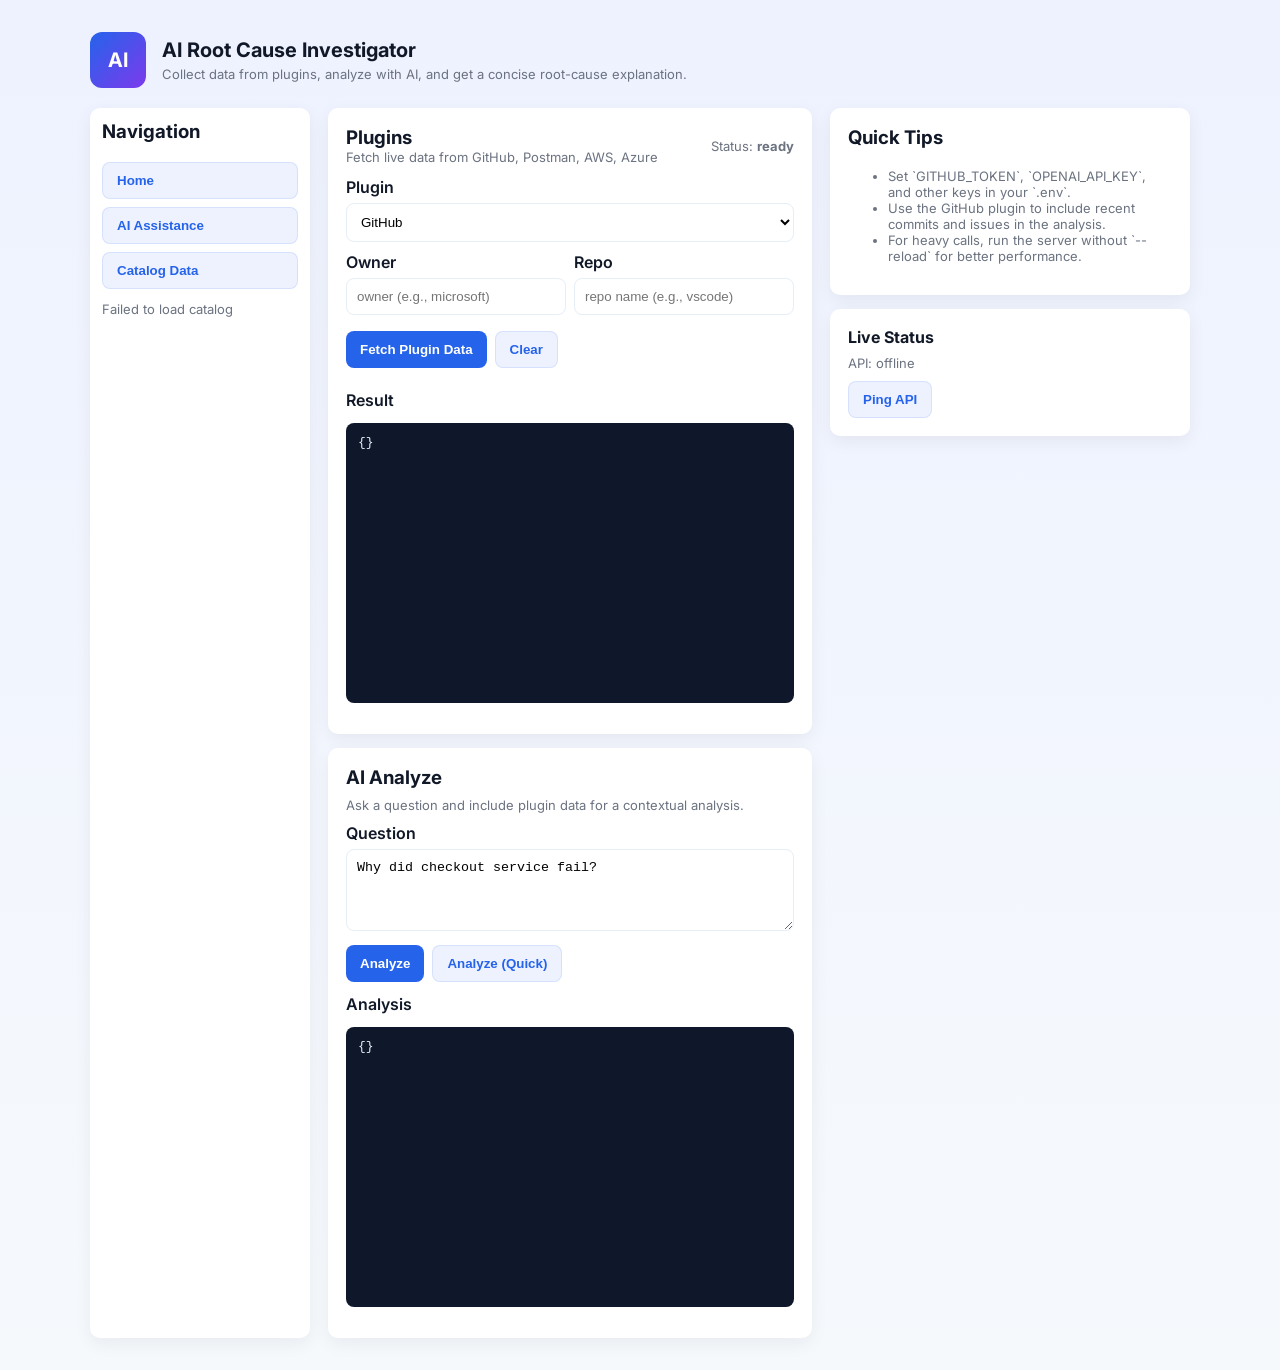
==== web/index.html @ 76b19add "Project files" ====
<!doctype html>
<html>
  <head>
    <meta charset="utf-8" />
    <meta name="viewport" content="width=device-width,initial-scale=1" />
    <title>AI Root Cause Investigator</title>
    <link href="https://fonts.googleapis.com/css2?family=Inter:wght@300;400;600;700&display=swap" rel="stylesheet">
    <style>
      :root{
        --bg:#f6f9fc; --card:#ffffff; --muted:#6b7280; --accent:#2563eb; --accent-2:#7c3aed;
        --radius:10px; --glass:rgba(255,255,255,0.6);
      }
      *{box-sizing:border-box}
      body{font-family:Inter,system-ui,Segoe UI,Roboto,Arial;color:#111827;background:linear-gradient(180deg,#eef2ff 0%, #f6f9fc 100%);margin:0;padding:32px}
      .container{max-width:1100px;margin:0 auto}
      header{display:flex;align-items:center;gap:16px;margin-bottom:20px}
      .logo{width:56px;height:56px;border-radius:12px;background:linear-gradient(135deg,var(--accent),var(--accent-2));display:flex;align-items:center;justify-content:center;color:white;font-weight:700;font-size:20px}
      h1{font-size:20px;margin:0}
      p.lead{margin:4px 0 0;color:var(--muted);font-size:13px}

      .grid{display:grid;grid-template-columns:1fr 420px;gap:18px}
      .card{background:var(--card);border-radius:var(--radius);box-shadow:0 6px 18px rgba(15,23,42,0.06);padding:18px}

      label{display:block;font-weight:600;margin-bottom:6px}
      select,input,textarea{width:100%;padding:10px;border:1px solid #e6eef6;border-radius:8px;background:transparent}
      .row{display:flex;gap:8px}
      .row > *{flex:1}

      button{background:var(--accent);color:white;padding:10px 14px;border:0;border-radius:8px;cursor:pointer;font-weight:600}
      button.secondary{background:#eef2ff;color:var(--accent);border:1px solid rgba(37,99,235,0.12)}
      .small{font-size:13px;color:var(--muted)}

      pre.json{background:#0f172a;color:#e6eef6;padding:12px;border-radius:8px;height:280px;overflow:auto;font-family:ui-monospace, SFMono-Regular, Menlo, Monaco, "Roboto Mono", monospace;font-size:13px}

      .plugin-header{display:flex;align-items:center;justify-content:space-between;gap:12px}
      .meta{font-size:13px;color:var(--muted)}

      @media (max-width:980px){.grid{grid-template-columns:1fr;}.container{padding:16px}}
    </style>
  </head>
  <body>
    <div class="container">
      <header>
        <div class="logo">AI</div>
        <div>
          <h1>AI Root Cause Investigator</h1>
          <p class="lead">Collect data from plugins, analyze with AI, and get a concise root-cause explanation.</p>
        </div>
      </header>

      <div class="layout" style="display:grid;grid-template-columns:220px 1fr 360px;gap:18px">
        <!-- Sidebar -->
        <nav class="card" style="padding:12px;">
          <h3 style="margin-top:0">Navigation</h3>
          <ul style="list-style:none;padding:0;margin:8px 0;display:flex;flex-direction:column;gap:8px">
            <li><button class="secondary" id="nav-home" style="width:100%;text-align:left">Home</button></li>
            <li><button class="secondary" id="nav-ai" style="width:100%;text-align:left">AI Assistance</button></li>
            <li><button class="secondary" id="nav-catalog" style="width:100%;text-align:left">Catalog Data</button></li>
          </ul>

          <div id="catalogList" style="margin-top:12px"></div>
        </nav>

        <!-- Main content -->
        <main>
          <div class="card">
            <div class="plugin-header">
              <div>
                <h3 style="margin:0">Plugins</h3>
                <div class="small">Fetch live data from GitHub, Postman, AWS, Azure</div>
              </div>
              <div class="meta">Status: <strong id="status">ready</strong></div>
            </div>

            <div style="margin-top:12px;display:grid;gap:10px">
              <div>
                <label for="plugin">Plugin</label>
                <select id="plugin">
                  <option value="github">GitHub</option>
                  <option value="postman">Postman</option>
                  <option value="aws">AWS</option>
                  <option value="azure">Azure</option>
                </select>
              </div>

              <div id="plugin-params">
                <!-- dynamic params appear here -->
                <div class="row">
                  <div>
                    <label>Owner</label>
                    <input id="owner" placeholder="owner (e.g., octocat)">
                  </div>
                  <div>
                    <label>Repo</label>
                    <input id="repo" placeholder="repo name">
                  </div>
                </div>
              </div>

              <div style="display:flex;gap:8px;margin-top:6px">
                <button id="fetch">Fetch Plugin Data</button>
                <button id="clear" class="secondary">Clear</button>
              </div>

              <div style="margin-top:12px">
                <label>Result</label>
                <pre id="fetchResult" class="json">{}
                </pre>
                <div id="fetchPretty" style="margin-top:10px"></div>
              </div>
            </div>
          </div>

          <div class="card" style="margin-top:14px">
            <h3 style="margin:0 0 8px 0">AI Analyze</h3>
            <div class="small">Ask a question and include plugin data for a contextual analysis.</div>
            <div style="margin-top:10px">
              <label>Question</label>
              <textarea id="question" rows="4">Why did checkout service fail?</textarea>
            </div>
            <div style="display:flex;gap:8px;margin-top:10px">
              <button id="analyze">Analyze</button>
              <button id="analyze-quick" class="secondary">Analyze (Quick)</button>
            </div>
            <div style="margin-top:12px">
              <label>Analysis</label>
              <pre id="analysisResult" class="json">{}
              </pre>
            </div>
          </div>
        </main>

        <!-- Right column -->
        <aside>
          <div class="card">
            <h3 style="margin-top:0">Quick Tips</h3>
            <ul class="small">
              <li>Set `GITHUB_TOKEN`, `OPENAI_API_KEY`, and other keys in your `.env`.</li>
              <li>Use the GitHub plugin to include recent commits and issues in the analysis.</li>
              <li>For heavy calls, run the server without `--reload` for better performance.</li>
            </ul>
          </div>

          <div class="card" style="margin-top:14px">
            <h4 style="margin:0">Live Status</h4>
            <div style="margin-top:8px" class="small">API: <span id="apiStatus">unknown</span></div>
            <div style="margin-top:10px"><button id="ping" class="secondary">Ping API</button></div>
          </div>
        </aside>
      </div>

    </div>

    <script>
      const pluginSelect = document.getElementById('plugin');
      const pluginParams = document.getElementById('plugin-params');
      const fetchBtn = document.getElementById('fetch');
      const fetchResult = document.getElementById('fetchResult');
      const analyzeBtn = document.getElementById('analyze');
      const analysisResult = document.getElementById('analysisResult');
      const ownerInput = document.getElementById('owner');
      const repoInput = document.getElementById('repo');
      const statusEl = document.getElementById('status');
      const apiStatus = document.getElementById('apiStatus');
      const pingBtn = document.getElementById('ping');
      const catalogList = document.getElementById('catalogList');
      const navCatalog = document.getElementById('nav-catalog');

      function showJSON(el, obj){
        try{ el.textContent = JSON.stringify(obj, null, 2); }
        catch(e){ el.textContent = String(obj); }
      }

      function onPluginChange(){
        const v = pluginSelect.value;
        pluginParams.innerHTML = '';
        if(v === 'github'){
          pluginParams.innerHTML = `
            <div class="row">
              <div><label>Owner</label><input id="owner" placeholder="owner (e.g., microsoft)"></div>
              <div><label>Repo</label><input id="repo" placeholder="repo name (e.g., vscode)"></div>
            </div>`;
        } else if(v === 'aws'){
          pluginParams.innerHTML = `
            <div><label>Resource</label>
              <select id="resource"><option value="ec2">EC2</option><option value="s3">S3</option></select>
            </div>`;
        } else if(v === 'azure'){
          pluginParams.innerHTML = `
            <div><label>Subscription ID</label><input id="subscription_id" placeholder="subscription id"></div>`;
        } else if(v === 'postman'){
          pluginParams.innerHTML = `
            <div><label>Type</label>
              <select id="type"><option value="collections">Collections</option><option value="workspaces">Workspaces</option></select>
            </div>`;
        }
      }

      pluginSelect.addEventListener('change', onPluginChange);
      onPluginChange();

      // plugin logo SVGs
      const PLUGIN_LOGOS = {
        github: '<svg width="28" height="28" viewBox="0 0 24 24" fill="none" xmlns="http://www.w3.org/2000/svg"><path d="M12 .5C5.73.5.75 5.48.75 11.76c0 4.92 3.19 9.09 7.61 10.56.56.1.76-.24.76-.53 0-.26-.01-1.14-.02-2.07-3.09.67-3.74-1.49-3.74-1.49-.5-1.27-1.22-1.61-1.22-1.61-.99-.68.08-.67.08-.67 1.09.08 1.67 1.12 1.67 1.12.97 1.66 2.55 1.18 3.17.9.1-.7.38-1.18.69-1.45-2.47-.28-5.06-1.24-5.06-5.53 0-1.22.44-2.22 1.16-3-.12-.28-.5-1.42.11-2.96 0 0 .95-.3 3.12 1.15a10.9 10.9 0 0 1 2.84-.38c.96 0 1.93.13 2.84.38 2.16-1.45 3.11-1.15 3.11-1.15.62 1.54.24 2.68.12 2.96.72.78 1.16 1.78 1.16 3 0 4.3-2.6 5.25-5.08 5.52.39.34.74 1.02.74 2.06 0 1.49-.01 2.69-.01 3.05 0 .29.2.64.77.53C19.07 20.85 22.25 16.68 22.25 11.76 22.25 5.48 17.27.5 11 .5z" fill="#111827"/></svg>',
        aws: '<svg width="28" height="28" viewBox="0 0 24 24" fill="none" xmlns="http://www.w3.org/2000/svg"><circle cx="12" cy="12" r="10" fill="#FF9900"/></svg>',
        azure: '<svg width="28" height="28" viewBox="0 0 24 24" fill="none" xmlns="http://www.w3.org/2000/svg"><rect x="2" y="2" width="20" height="20" rx="4" fill="#0078D4"/></svg>',
        postman: '<svg width="28" height="28" viewBox="0 0 24 24" fill="none" xmlns="http://www.w3.org/2000/svg"><circle cx="12" cy="12" r="10" fill="#FF6C37"/></svg>'
      };

      async function loadCatalog(){
        catalogList.innerHTML = '<div class="small">Loading catalog...</div>';
        try{
          const r = await fetch('/plugins');
          const j = await r.json();
          const items = j.available || [];
          if(items.length === 0){ catalogList.innerHTML = '<div class="small">No plugins available</div>'; return; }
          const wrap = document.createElement('div');
          wrap.style.display = 'grid';
          wrap.style.gridTemplateColumns = '1fr';
          wrap.style.gap = '8px';
          items.forEach(name => {
            const btn = document.createElement('button');
            btn.className = 'secondary';
            btn.style.display = 'flex';
            btn.style.alignItems = 'center';
            btn.style.gap = '10px';
            btn.innerHTML = (PLUGIN_LOGOS[name] || '') + `<span style="text-transform:capitalize">${name}</span>`;
            btn.onclick = () => { pluginSelect.value = name; onPluginChange(); /* auto-open params */; /* perform fetch to show live data */ fetchBtn.click(); };
            wrap.appendChild(btn);
          });
          catalogList.innerHTML = '';
          catalogList.appendChild(wrap);
        }catch(e){ catalogList.innerHTML = '<div class="small">Failed to load catalog</div>'; }
      }

      // wire nav catalog
      navCatalog.addEventListener('click', async () => { await loadCatalog(); catalogList.scrollIntoView({behavior: 'smooth'}); });
      // load catalog on page load too
      loadCatalog();

      // Pretty render for GitHub data
      function renderGithub(data){
        const container = document.getElementById('fetchPretty');
        if(!data) { container.innerHTML = ''; return; }
        if(data.error){ container.innerHTML = `<div class="small">Error: ${escapeHtml(data.error)}</div>`; return; }
        let html = '';
        if(data.workflows && Array.isArray(data.workflows.workflows)){
          html += '<h4>Workflows</h4><ul>';
          data.workflows.workflows.slice(0,10).forEach(w=>{
            html += `<li><strong>${escapeHtml(w.name)}</strong> — ${escapeHtml(w.state || w.status || '')}</li>`;
          });
          html += '</ul>';
        }
        if(data.workflow_runs && Array.isArray(data.workflow_runs)){
          html += '<h4>Recent Workflow Runs</h4><ul>';
          data.workflow_runs.slice(0,8).forEach(r=>{
            const status = r.status || '';
            const conclusion = r.conclusion || '';
            html += `<li>${escapeHtml(r.name || r.head_commit?.message || r.head_branch || r.event)} — <em>${escapeHtml(status)}</em> / <strong>${escapeHtml(conclusion)}</strong> — <a href="${escapeHtml(r.html_url)}" target="_blank">view</a></li>`;
          });
          html += '</ul>';
        }
        if(data.deployments && Array.isArray(data.deployments)){
          html += '<h4>Deployments</h4><ul>' + data.deployments.slice(0,6).map(d=>`<li>${escapeHtml(d.environment || d.ref || d.creator?.login)}</li>`).join('') + '</ul>';
        }
        if(data.commits && Array.isArray(data.commits)){
          html += '<h4>Recent Commits</h4><ul>' + data.commits.slice(0,6).map(c=>`<li>${escapeHtml(c.commit?.message?.split("\n")[0]||c.sha)} — <a href="https://github.com/${escapeHtml(c.url?.replace('api.github.com/repos','github.com').replace('/repos/','/'))}" target="_blank">view</a></li>`).join('') + '</ul>';
        }
        if(html === '') html = '<div class="small">No rich GitHub data available</div>';
        container.innerHTML = html;
      }

      function escapeHtml(s){ if(!s) return ''; return String(s).replace(/&/g,'&amp;').replace(/</g,'&lt;').replace(/>/g,'&gt;'); }

      fetchBtn.onclick = async () => {
        statusEl.textContent = 'fetching...';
        const plugin = pluginSelect.value;
        let params = {};
        if(plugin === 'github'){
          params.owner = document.getElementById('owner').value;
          params.repo = document.getElementById('repo').value;
          params.per_page = 5;
        } else if(plugin === 'aws'){
          params.resource = document.getElementById('resource').value;
        } else if(plugin === 'azure'){
          params.subscription_id = document.getElementById('subscription_id').value;
        } else if(plugin === 'postman'){
          params.type = document.getElementById('type').value;
        }

        try{
          const res = await fetch('/plugins/fetch', { method: 'POST', headers:{'Content-Type':'application/json'}, body: JSON.stringify({ plugin, params }) });
          let j;
          try { j = await res.json(); }
          catch(_) { j = await res.text(); }
          showJSON(fetchResult, j);
          statusEl.textContent = res.ok ? 'ready' : 'error';
        }catch(e){
          showJSON(fetchResult, { error: String(e) });
          statusEl.textContent = 'error';
        }
      };

      analyzeBtn.onclick = async () => {
        statusEl.textContent = 'analyzing...';
        const q = document.getElementById('question').value;
        // include current plugin selection data in analysis for convenience
        const plugin = pluginSelect.value;
        let params = {};
        if(plugin === 'github'){
          params.owner = document.getElementById('owner')?.value;
          params.repo = document.getElementById('repo')?.value;
          params.per_page = 5;
        }
        const body = { query: q, plugins: [{ plugin, params }] };
        try{
          const res = await fetch('/analyze', { method:'POST', headers:{'Content-Type':'application/json'}, body: JSON.stringify(body) });
          let j;
          try { j = await res.json(); }
          catch(_) { j = await res.text(); }
          showJSON(analysisResult, j);
          statusEl.textContent = res.ok ? 'ready' : 'error';
        }catch(e){
          showJSON(analysisResult, { error: String(e) });
          statusEl.textContent = 'error';
        }
      };

      pingBtn.onclick = async () => {
        try{
          const r = await fetch('/health');
          const j = await r.json();
          apiStatus.textContent = j.status || 'ok';
        }catch(e){ apiStatus.textContent = 'offline' }
      };

      // ping once on load
      pingBtn.click();
    </script>
  </body>
</html>
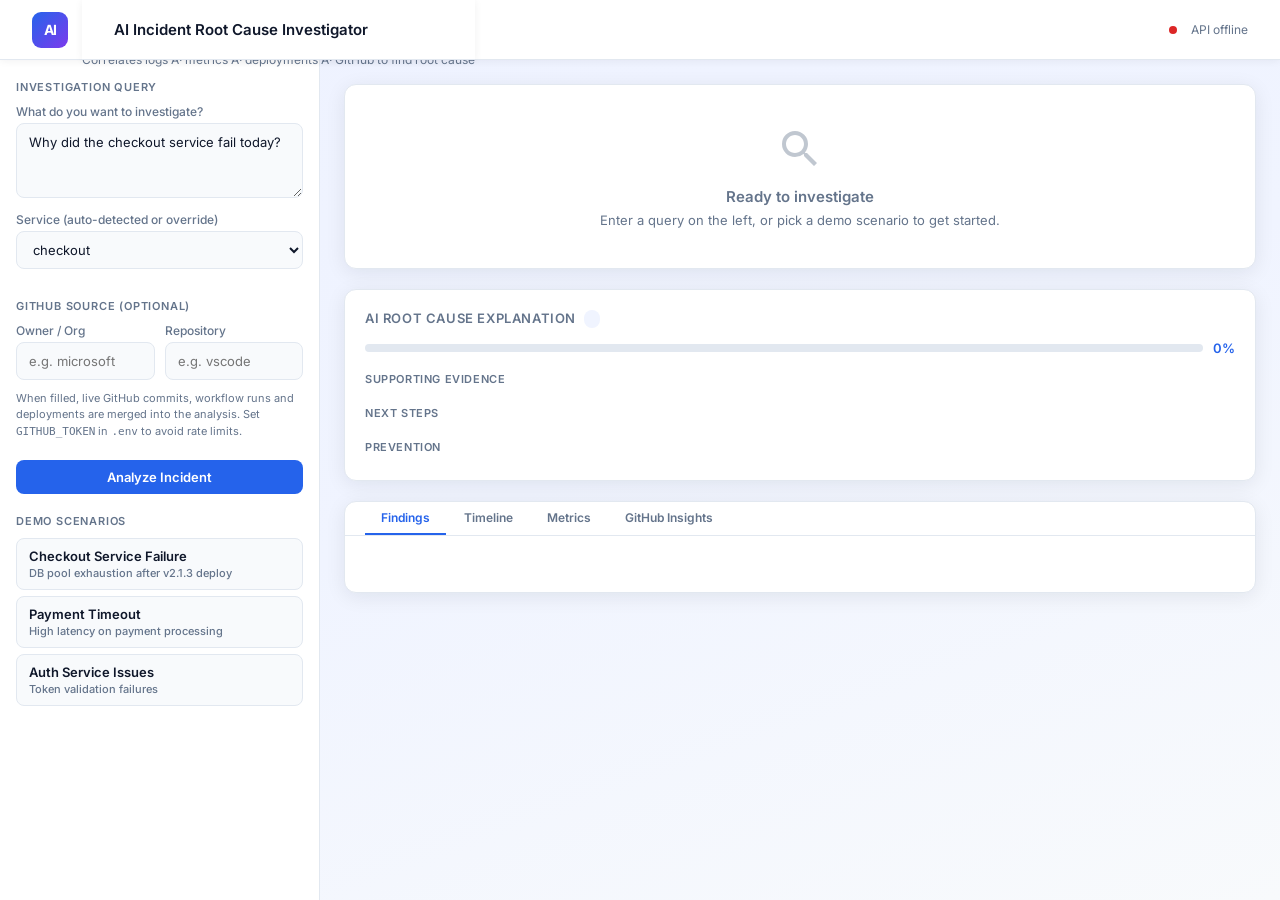
==== commit 407dcb6c: "initial commit" ====
--- a/web/index.html
+++ b/web/index.html
@@ -1,341 +1,630 @@
-<!doctype html>
-<html>
+﻿<!doctype html>
+<html lang="en">
   <head>
     <meta charset="utf-8" />
     <meta name="viewport" content="width=device-width,initial-scale=1" />
-    <title>AI Root Cause Investigator</title>
-    <link href="https://fonts.googleapis.com/css2?family=Inter:wght@300;400;600;700&display=swap" rel="stylesheet">
+    <title>AI Incident Root Cause Investigator</title>
+    <link href="https://fonts.googleapis.com/css2?family=Inter:wght@300;400;500;600;700&display=swap" rel="stylesheet">
     <style>
-      :root{
-        --bg:#f6f9fc; --card:#ffffff; --muted:#6b7280; --accent:#2563eb; --accent-2:#7c3aed;
-        --radius:10px; --glass:rgba(255,255,255,0.6);
-      }
-      *{box-sizing:border-box}
-      body{font-family:Inter,system-ui,Segoe UI,Roboto,Arial;color:#111827;background:linear-gradient(180deg,#eef2ff 0%, #f6f9fc 100%);margin:0;padding:32px}
-      .container{max-width:1100px;margin:0 auto}
-      header{display:flex;align-items:center;gap:16px;margin-bottom:20px}
-      .logo{width:56px;height:56px;border-radius:12px;background:linear-gradient(135deg,var(--accent),var(--accent-2));display:flex;align-items:center;justify-content:center;color:white;font-weight:700;font-size:20px}
-      h1{font-size:20px;margin:0}
-      p.lead{margin:4px 0 0;color:var(--muted);font-size:13px}
-
-      .grid{display:grid;grid-template-columns:1fr 420px;gap:18px}
-      .card{background:var(--card);border-radius:var(--radius);box-shadow:0 6px 18px rgba(15,23,42,0.06);padding:18px}
-
-      label{display:block;font-weight:600;margin-bottom:6px}
-      select,input,textarea{width:100%;padding:10px;border:1px solid #e6eef6;border-radius:8px;background:transparent}
-      .row{display:flex;gap:8px}
-      .row > *{flex:1}
-
-      button{background:var(--accent);color:white;padding:10px 14px;border:0;border-radius:8px;cursor:pointer;font-weight:600}
-      button.secondary{background:#eef2ff;color:var(--accent);border:1px solid rgba(37,99,235,0.12)}
-      .small{font-size:13px;color:var(--muted)}
-
-      pre.json{background:#0f172a;color:#e6eef6;padding:12px;border-radius:8px;height:280px;overflow:auto;font-family:ui-monospace, SFMono-Regular, Menlo, Monaco, "Roboto Mono", monospace;font-size:13px}
-
-      .plugin-header{display:flex;align-items:center;justify-content:space-between;gap:12px}
-      .meta{font-size:13px;color:var(--muted)}
-
-      @media (max-width:980px){.grid{grid-template-columns:1fr;}.container{padding:16px}}
+      /* â”€â”€ Reset & tokens â”€â”€â”€â”€â”€â”€â”€â”€â”€â”€â”€â”€â”€â”€â”€â”€â”€â”€â”€â”€â”€â”€â”€â”€â”€â”€â”€â”€â”€â”€â”€â”€â”€â”€â”€â”€â”€â”€â”€ */
+      *, *::before, *::after { box-sizing: border-box; margin: 0; padding: 0; }
+      :root {
+        --bg:      #f0f4ff;
+        --card:    #ffffff;
+        --border:  #e2e8f0;
+        --muted:   #64748b;
+        --text:    #0f172a;
+        --accent:  #2563eb;
+        --accent2: #7c3aed;
+        --green:   #16a34a;
+        --yellow:  #ca8a04;
+        --red:     #dc2626;
+        --orange:  #ea580c;
+        --radius:  12px;
+        --shadow:  0 4px 20px rgba(15,23,42,.08);
+      }
+      body {
+        font-family: Inter, system-ui, -apple-system, sans-serif;
+        color: var(--text);
+        background: linear-gradient(160deg, #eef2ff 0%, #f0f4ff 50%, #f8fafc 100%);
+        min-height: 100vh;
+      }
+
+      /* â”€â”€ Layout â”€â”€â”€â”€â”€â”€â”€â”€â”€â”€â”€â”€â”€â”€â”€â”€â”€â”€â”€â”€â”€â”€â”€â”€â”€â”€â”€â”€â”€â”€â”€â”€â”€â”€â”€â”€â”€â”€â”€â”€â”€â”€â”€â”€â”€â”€â”€ */
+      .app { display: grid; grid-template-rows: auto 1fr; min-height: 100vh; }
+      .topbar {
+        background: #fff;
+        border-bottom: 1px solid var(--border);
+        padding: 0 32px;
+        display: flex;
+        align-items: center;
+        gap: 14px;
+        height: 60px;
+        position: sticky;
+        top: 0;
+        z-index: 100;
+        box-shadow: 0 1px 8px rgba(15,23,42,.06);
+      }
+      .logo {
+        width: 36px; height: 36px; border-radius: 9px; flex-shrink: 0;
+        background: linear-gradient(135deg, var(--accent), var(--accent2));
+        display: flex; align-items: center; justify-content: center;
+        color: #fff; font-weight: 700; font-size: 14px; letter-spacing: -0.5px;
+      }
+      .topbar h1 { font-size: 15px; font-weight: 600; }
+      .topbar .sub { font-size: 12px; color: var(--muted); }
+      .topbar .spacer { flex: 1; }
+      #apiDot { width: 8px; height: 8px; border-radius: 50%; background: #94a3b8; }
+      #apiDot.ok { background: var(--green); }
+      #apiDot.err { background: var(--red); }
+
+      .main { display: grid; grid-template-columns: 320px 1fr; gap: 0; max-height: calc(100vh - 60px); overflow: hidden; }
+
+      /* â”€â”€ Sidebar â”€â”€â”€â”€â”€â”€â”€â”€â”€â”€â”€â”€â”€â”€â”€â”€â”€â”€â”€â”€â”€â”€â”€â”€â”€â”€â”€â”€â”€â”€â”€â”€â”€â”€â”€â”€â”€â”€â”€â”€â”€â”€â”€â”€â”€â”€â”€ */
+      .sidebar {
+        background: #fff;
+        border-right: 1px solid var(--border);
+        padding: 20px 16px;
+        overflow-y: auto;
+        display: flex;
+        flex-direction: column;
+        gap: 20px;
+      }
+      .sidebar-section h3 { font-size: 11px; font-weight: 600; text-transform: uppercase; letter-spacing: .8px; color: var(--muted); margin-bottom: 10px; }
+
+      /* â”€â”€ Content â”€â”€â”€â”€â”€â”€â”€â”€â”€â”€â”€â”€â”€â”€â”€â”€â”€â”€â”€â”€â”€â”€â”€â”€â”€â”€â”€â”€â”€â”€â”€â”€â”€â”€â”€â”€â”€â”€â”€â”€â”€â”€â”€â”€â”€â”€â”€ */
+      .content { overflow-y: auto; padding: 24px; display: flex; flex-direction: column; gap: 20px; }
+
+      /* â”€â”€ Cards â”€â”€â”€â”€â”€â”€â”€â”€â”€â”€â”€â”€â”€â”€â”€â”€â”€â”€â”€â”€â”€â”€â”€â”€â”€â”€â”€â”€â”€â”€â”€â”€â”€â”€â”€â”€â”€â”€â”€â”€â”€â”€â”€â”€â”€â”€â”€â”€â”€ */
+      .card { background: var(--card); border-radius: var(--radius); border: 1px solid var(--border); padding: 20px; box-shadow: var(--shadow); }
+      .card-title { font-size: 13px; font-weight: 600; color: var(--muted); text-transform: uppercase; letter-spacing: .6px; margin-bottom: 14px; }
+
+      /* â”€â”€ Form controls â”€â”€â”€â”€â”€â”€â”€â”€â”€â”€â”€â”€â”€â”€â”€â”€â”€â”€â”€â”€â”€â”€â”€â”€â”€â”€â”€â”€â”€â”€â”€â”€â”€â”€â”€â”€â”€â”€â”€â”€â”€ */
+      label { display: block; font-size: 12px; font-weight: 500; color: var(--muted); margin-bottom: 4px; }
+      input, select, textarea {
+        width: 100%; padding: 9px 12px;
+        border: 1px solid var(--border); border-radius: 8px;
+        font: 13px/1.4 Inter, sans-serif; color: var(--text); background: #f8fafc;
+        transition: border-color .15s;
+        resize: vertical;
+      }
+      input:focus, select:focus, textarea:focus { outline: none; border-color: var(--accent); background: #fff; }
+      .row { display: grid; grid-template-columns: 1fr 1fr; gap: 10px; }
+
+      .btn {
+        display: inline-flex; align-items: center; justify-content: center; gap: 6px;
+        padding: 9px 18px; border: none; border-radius: 8px;
+        font: 600 13px Inter, sans-serif; cursor: pointer; transition: opacity .15s, transform .1s;
+      }
+      .btn:active { transform: scale(.97); }
+      .btn-primary { background: var(--accent); color: #fff; }
+      .btn-primary:hover { opacity: .9; }
+      .btn-ghost { background: #eef2ff; color: var(--accent); border: 1px solid #c7d7fd; }
+      .btn-ghost:hover { background: #e0e7ff; }
+      .btn-full { width: 100%; }
+      .btn[disabled] { opacity: .5; cursor: not-allowed; }
+
+      /* â”€â”€ Scenario chips â”€â”€â”€â”€â”€â”€â”€â”€â”€â”€â”€â”€â”€â”€â”€â”€â”€â”€â”€â”€â”€â”€â”€â”€â”€â”€â”€â”€â”€â”€â”€â”€â”€â”€â”€â”€â”€â”€â”€â”€ */
+      .chip {
+        display: block; width: 100%; text-align: left;
+        padding: 9px 12px; border: 1px solid var(--border); border-radius: 8px;
+        background: #f8fafc; font: 500 12px Inter, sans-serif; color: var(--text);
+        cursor: pointer; transition: border-color .15s, background .15s;
+        margin-bottom: 6px;
+      }
+      .chip:hover { border-color: var(--accent); background: #eef2ff; color: var(--accent); }
+      .chip .chip-title { font-weight: 600; font-size: 13px; }
+      .chip .chip-sub   { color: var(--muted); font-size: 11px; margin-top: 2px; }
+
+      /* â”€â”€ Spinner â”€â”€â”€â”€â”€â”€â”€â”€â”€â”€â”€â”€â”€â”€â”€â”€â”€â”€â”€â”€â”€â”€â”€â”€â”€â”€â”€â”€â”€â”€â”€â”€â”€â”€â”€â”€â”€â”€â”€â”€â”€â”€â”€â”€â”€â”€â”€ */
+      .spinner {
+        display: inline-block; width: 16px; height: 16px; margin-right: 6px;
+        border: 2px solid rgba(255,255,255,.4); border-top-color: #fff;
+        border-radius: 50%; animation: spin .6s linear infinite;
+      }
+      @keyframes spin { to { transform: rotate(360deg); } }
+
+      /* â”€â”€ AI explanation card â”€â”€â”€â”€â”€â”€â”€â”€â”€â”€â”€â”€â”€â”€â”€â”€â”€â”€â”€â”€â”€â”€â”€â”€â”€â”€â”€â”€â”€â”€â”€â”€â”€â”€â”€ */
+      .ai-root-cause { font-size: 17px; font-weight: 600; line-height: 1.4; color: var(--text); margin-bottom: 12px; }
+      .confidence-bar-wrap { display: flex; align-items: center; gap: 10px; margin-bottom: 16px; }
+      .confidence-bar-bg { flex: 1; height: 8px; background: #e2e8f0; border-radius: 99px; overflow: hidden; }
+      .confidence-bar-fill { height: 100%; border-radius: 99px; background: linear-gradient(90deg, var(--accent), var(--accent2)); transition: width .6s ease; }
+      .confidence-label { font-size: 13px; font-weight: 600; color: var(--accent); white-space: nowrap; }
+
+      .ai-section-title { font-size: 11px; font-weight: 600; text-transform: uppercase; letter-spacing: .6px; color: var(--muted); margin: 14px 0 6px; }
+      .ai-list { list-style: none; display: flex; flex-direction: column; gap: 6px; }
+      .ai-list li { font-size: 13px; padding-left: 18px; position: relative; line-height: 1.4; }
+      .ai-list li::before { content: "â€º"; position: absolute; left: 0; color: var(--accent); font-weight: 700; }
+
+      /* â”€â”€ Severity badges â”€â”€â”€â”€â”€â”€â”€â”€â”€â”€â”€â”€â”€â”€â”€â”€â”€â”€â”€â”€â”€â”€â”€â”€â”€â”€â”€â”€â”€â”€â”€â”€â”€â”€â”€â”€â”€â”€â”€ */
+      .badge {
+        display: inline-block; padding: 2px 8px; border-radius: 99px;
+        font: 600 10px Inter, sans-serif; text-transform: uppercase; letter-spacing: .5px;
+      }
+      .badge-critical { background: #fee2e2; color: var(--red); }
+      .badge-high     { background: #ffedd5; color: var(--orange); }
+      .badge-medium   { background: #fef9c3; color: var(--yellow); }
+      .badge-info, .badge-low { background: #f0f4ff; color: var(--accent); }
+      .badge-warning  { background: #fef3c7; color: var(--yellow); }
+      .badge-success  { background: #dcfce7; color: var(--green); }
+
+      /* â”€â”€ Findings list â”€â”€â”€â”€â”€â”€â”€â”€â”€â”€â”€â”€â”€â”€â”€â”€â”€â”€â”€â”€â”€â”€â”€â”€â”€â”€â”€â”€â”€â”€â”€â”€â”€â”€â”€â”€â”€â”€â”€â”€â”€ */
+      .finding {
+        border: 1px solid var(--border); border-radius: 10px; padding: 14px;
+        display: flex; align-items: flex-start; gap: 12px; margin-bottom: 10px;
+      }
+      .finding-rank { font-size: 11px; font-weight: 700; color: var(--muted); min-width: 22px; }
+      .finding-body { flex: 1; min-width: 0; }
+      .finding-title { font-size: 13px; font-weight: 600; margin-bottom: 4px; }
+      .finding-detail { font-size: 12px; color: var(--muted); line-height: 1.4; }
+      .finding-conf { font-size: 11px; font-weight: 600; color: var(--accent2); margin-top: 4px; }
+
+      /* â”€â”€ Timeline â”€â”€â”€â”€â”€â”€â”€â”€â”€â”€â”€â”€â”€â”€â”€â”€â”€â”€â”€â”€â”€â”€â”€â”€â”€â”€â”€â”€â”€â”€â”€â”€â”€â”€â”€â”€â”€â”€â”€â”€â”€â”€â”€â”€â”€â”€ */
+      .timeline { display: flex; flex-direction: column; gap: 0; }
+      .tl-item { display: grid; grid-template-columns: 130px 20px 1fr; gap: 0 10px; min-height: 40px; }
+      .tl-time { font-size: 11px; color: var(--muted); text-align: right; padding-top: 3px; font-variant-numeric: tabular-nums; }
+      .tl-dot-col { display: flex; flex-direction: column; align-items: center; }
+      .tl-dot { width: 10px; height: 10px; border-radius: 50%; flex-shrink: 0; margin-top: 4px; }
+      .tl-dot.deployment { background: var(--accent); }
+      .tl-dot.alert      { background: var(--red); }
+      .tl-dot.log        { background: #94a3b8; }
+      .tl-dot.log.error  { background: var(--orange); }
+      .tl-line { flex: 1; width: 2px; background: var(--border); margin-top: 2px; }
+      .tl-body { padding-bottom: 16px; }
+      .tl-desc { font-size: 12px; line-height: 1.4; }
+
+      /* â”€â”€ Metrics grid â”€â”€â”€â”€â”€â”€â”€â”€â”€â”€â”€â”€â”€â”€â”€â”€â”€â”€â”€â”€â”€â”€â”€â”€â”€â”€â”€â”€â”€â”€â”€â”€â”€â”€â”€â”€â”€â”€â”€â”€â”€â”€ */
+      .metrics-grid { display: grid; grid-template-columns: repeat(auto-fill, minmax(150px, 1fr)); gap: 12px; }
+      .metric-tile { border: 1px solid var(--border); border-radius: 10px; padding: 14px; text-align: center; }
+      .metric-tile .m-name  { font-size: 11px; font-weight: 500; color: var(--muted); margin-bottom: 6px; }
+      .metric-tile .m-peak  { font-size: 22px; font-weight: 700; }
+      .metric-tile .m-label { font-size: 11px; color: var(--muted); margin-top: 2px; }
+      .metric-tile.danger .m-peak { color: var(--red); }
+      .metric-tile.warn   .m-peak { color: var(--orange); }
+      .metric-tile.ok     .m-peak { color: var(--green); }
+
+      /* â”€â”€ GitHub insights â”€â”€â”€â”€â”€â”€â”€â”€â”€â”€â”€â”€â”€â”€â”€â”€â”€â”€â”€â”€â”€â”€â”€â”€â”€â”€â”€â”€â”€â”€â”€â”€â”€â”€â”€â”€â”€â”€â”€ */
+      .gh-commit { font-size: 12px; padding: 7px 0; border-bottom: 1px solid var(--border); display: flex; gap: 8px; }
+      .gh-sha  { font-family: monospace; font-size: 11px; color: var(--accent); min-width: 56px; }
+      .gh-msg  { flex: 1; color: var(--text); }
+      .gh-author { color: var(--muted); font-size: 11px; min-width: 90px; text-align: right; }
+
+      /* â”€â”€ Section tabs â”€â”€â”€â”€â”€â”€â”€â”€â”€â”€â”€â”€â”€â”€â”€â”€â”€â”€â”€â”€â”€â”€â”€â”€â”€â”€â”€â”€â”€â”€â”€â”€â”€â”€â”€â”€â”€â”€â”€â”€â”€â”€ */
+      .tabs { display: flex; gap: 2px; border-bottom: 1px solid var(--border); margin-bottom: 16px; }
+      .tab { padding: 8px 16px; font: 600 12px Inter, sans-serif; cursor: pointer; border-bottom: 2px solid transparent; color: var(--muted); background: none; border-top: none; border-left: none; border-right: none; transition: color .15s; }
+      .tab.active { color: var(--accent); border-bottom-color: var(--accent); }
+      .tab-panel { display: none; }
+      .tab-panel.active { display: block; }
+
+      /* â”€â”€ Empty / loading states â”€â”€â”€â”€â”€â”€â”€â”€â”€â”€â”€â”€â”€â”€â”€â”€â”€â”€â”€â”€â”€â”€â”€â”€â”€â”€â”€â”€â”€â”€â”€â”€ */
+      .empty { text-align: center; padding: 40px 20px; color: var(--muted); }
+      .empty svg { margin-bottom: 10px; opacity: .4; }
+      .empty p { font-size: 13px; }
+
+      /* â”€â”€ Provider pill â”€â”€â”€â”€â”€â”€â”€â”€â”€â”€â”€â”€â”€â”€â”€â”€â”€â”€â”€â”€â”€â”€â”€â”€â”€â”€â”€â”€â”€â”€â”€â”€â”€â”€â”€â”€â”€â”€â”€â”€â”€ */
+      .provider-pill { font-size: 11px; font-weight: 600; padding: 2px 8px; border-radius: 99px; background: #f0f4ff; color: var(--accent); margin-left: 8px; vertical-align: middle; }
+
+      /* â”€â”€ Responsive â”€â”€â”€â”€â”€â”€â”€â”€â”€â”€â”€â”€â”€â”€â”€â”€â”€â”€â”€â”€â”€â”€â”€â”€â”€â”€â”€â”€â”€â”€â”€â”€â”€â”€â”€â”€â”€â”€â”€â”€â”€â”€â”€â”€ */
+      @media (max-width: 900px) {
+        .main { grid-template-columns: 1fr; }
+        .sidebar { border-right: none; border-bottom: 1px solid var(--border); max-height: 280px; }
+      }
     </style>
   </head>
   <body>
-    <div class="container">
-      <header>
+    <div class="app">
+
+      <!-- â”€â”€ Top bar â”€â”€â”€â”€â”€â”€â”€â”€â”€â”€â”€â”€â”€â”€â”€â”€â”€â”€â”€â”€â”€â”€â”€â”€â”€â”€â”€â”€â”€â”€â”€â”€â”€â”€â”€â”€â”€â”€â”€â”€â”€â”€â”€â”€ -->
+      <header class="topbar">
         <div class="logo">AI</div>
         <div>
-          <h1>AI Root Cause Investigator</h1>
-          <p class="lead">Collect data from plugins, analyze with AI, and get a concise root-cause explanation.</p>
+          <div class="topbar h1" style="font-size:15px;font-weight:600">AI Incident Root Cause Investigator</div>
+          <div class="sub">Correlates logs Â· metrics Â· deployments Â· GitHub to find root cause</div>
         </div>
+        <div class="spacer"></div>
+        <div id="apiDot" title="API status"></div>
+        <span id="apiStatus" style="font-size:12px;color:var(--muted)">checkingâ€¦</span>
       </header>
 
-      <div class="layout" style="display:grid;grid-template-columns:220px 1fr 360px;gap:18px">
-        <!-- Sidebar -->
-        <nav class="card" style="padding:12px;">
-          <h3 style="margin-top:0">Navigation</h3>
-          <ul style="list-style:none;padding:0;margin:8px 0;display:flex;flex-direction:column;gap:8px">
-            <li><button class="secondary" id="nav-home" style="width:100%;text-align:left">Home</button></li>
-            <li><button class="secondary" id="nav-ai" style="width:100%;text-align:left">AI Assistance</button></li>
-            <li><button class="secondary" id="nav-catalog" style="width:100%;text-align:left">Catalog Data</button></li>
-          </ul>
-
-          <div id="catalogList" style="margin-top:12px"></div>
-        </nav>
-
-        <!-- Main content -->
-        <main>
-          <div class="card">
-            <div class="plugin-header">
+      <div class="main">
+
+        <!-- â”€â”€ Sidebar â”€â”€â”€â”€â”€â”€â”€â”€â”€â”€â”€â”€â”€â”€â”€â”€â”€â”€â”€â”€â”€â”€â”€â”€â”€â”€â”€â”€â”€â”€â”€â”€â”€â”€â”€â”€â”€â”€â”€â”€â”€â”€â”€ -->
+        <aside class="sidebar">
+
+          <!-- Query input -->
+          <div class="sidebar-section">
+            <h3>Investigation Query</h3>
+            <div style="margin-bottom:10px">
+              <label for="query">What do you want to investigate?</label>
+              <textarea id="query" rows="3" placeholder="Why did the checkout service fail today?">Why did the checkout service fail today?</textarea>
+            </div>
+            <div style="margin-bottom:10px">
+              <label for="service">Service (auto-detected or override)</label>
+              <select id="service">
+                <option value="">Auto-detect from query</option>
+                <option value="checkout" selected>checkout</option>
+                <option value="payment">payment</option>
+                <option value="auth">auth</option>
+                <option value="api-gateway">api-gateway</option>
+                <option value="notification">notification</option>
+                <option value="inventory">inventory</option>
+              </select>
+            </div>
+          </div>
+
+          <!-- GitHub parameters -->
+          <div class="sidebar-section">
+            <h3>GitHub Source (optional)</h3>
+            <div class="row" style="margin-bottom:10px">
               <div>
-                <h3 style="margin:0">Plugins</h3>
-                <div class="small">Fetch live data from GitHub, Postman, AWS, Azure</div>
+                <label for="ghOwner">Owner / Org</label>
+                <input id="ghOwner" placeholder="e.g. microsoft">
               </div>
-              <div class="meta">Status: <strong id="status">ready</strong></div>
-            </div>
-
-            <div style="margin-top:12px;display:grid;gap:10px">
               <div>
-                <label for="plugin">Plugin</label>
-                <select id="plugin">
-                  <option value="github">GitHub</option>
-                  <option value="postman">Postman</option>
-                  <option value="aws">AWS</option>
-                  <option value="azure">Azure</option>
-                </select>
-              </div>
-
-              <div id="plugin-params">
-                <!-- dynamic params appear here -->
-                <div class="row">
-                  <div>
-                    <label>Owner</label>
-                    <input id="owner" placeholder="owner (e.g., octocat)">
-                  </div>
-                  <div>
-                    <label>Repo</label>
-                    <input id="repo" placeholder="repo name">
-                  </div>
-                </div>
-              </div>
-
-              <div style="display:flex;gap:8px;margin-top:6px">
-                <button id="fetch">Fetch Plugin Data</button>
-                <button id="clear" class="secondary">Clear</button>
-              </div>
-
-              <div style="margin-top:12px">
-                <label>Result</label>
-                <pre id="fetchResult" class="json">{}
-                </pre>
-                <div id="fetchPretty" style="margin-top:10px"></div>
+                <label for="ghRepo">Repository</label>
+                <input id="ghRepo" placeholder="e.g. vscode">
               </div>
             </div>
+            <p style="font-size:11px;color:var(--muted);line-height:1.5">
+              When filled, live GitHub commits, workflow runs and deployments are merged into the analysis.
+              Set <code>GITHUB_TOKEN</code> in <code>.env</code> to avoid rate limits.
+            </p>
           </div>
 
-          <div class="card" style="margin-top:14px">
-            <h3 style="margin:0 0 8px 0">AI Analyze</h3>
-            <div class="small">Ask a question and include plugin data for a contextual analysis.</div>
-            <div style="margin-top:10px">
-              <label>Question</label>
-              <textarea id="question" rows="4">Why did checkout service fail?</textarea>
+          <!-- Analyze button -->
+          <button id="analyzeBtn" class="btn btn-primary btn-full">
+            Analyze Incident
+          </button>
+
+          <!-- Quick scenarios -->
+          <div class="sidebar-section">
+            <h3>Demo Scenarios</h3>
+            <button class="chip" onclick="loadScenario('checkout')">
+              <div class="chip-title">Checkout Service Failure</div>
+              <div class="chip-sub">DB pool exhaustion after v2.1.3 deploy</div>
+            </button>
+            <button class="chip" onclick="loadScenario('payment')">
+              <div class="chip-title">Payment Timeout</div>
+              <div class="chip-sub">High latency on payment processing</div>
+            </button>
+            <button class="chip" onclick="loadScenario('auth')">
+              <div class="chip-title">Auth Service Issues</div>
+              <div class="chip-sub">Token validation failures</div>
+            </button>
+          </div>
+
+        </aside>
+
+        <!-- â”€â”€ Main content â”€â”€â”€â”€â”€â”€â”€â”€â”€â”€â”€â”€â”€â”€â”€â”€â”€â”€â”€â”€â”€â”€â”€â”€â”€â”€â”€â”€â”€â”€â”€â”€â”€â”€â”€â”€â”€â”€ -->
+        <main class="content">
+
+          <!-- Empty / initial state -->
+          <div id="emptyState" class="card empty">
+            <svg width="48" height="48" fill="none" viewBox="0 0 24 24"><path d="M9.5 3A6.5 6.5 0 0 1 16 9.5c0 1.61-.59 3.09-1.56 4.23l.27.27h.79l5 5-1.5 1.5-5-5v-.79l-.27-.27A6.516 6.516 0 0 1 9.5 16 6.5 6.5 0 0 1 3 9.5 6.5 6.5 0 0 1 9.5 3m0 2C7 5 5 7 5 9.5S7 14 9.5 14 14 12 14 9.5 12 5 9.5 5z" fill="currentColor"/></svg>
+            <p style="font-size:15px;font-weight:600;margin-bottom:6px">Ready to investigate</p>
+            <p>Enter a query on the left, or pick a demo scenario to get started.</p>
+          </div>
+
+          <!-- Results (hidden until analysis completes) -->
+          <div id="results" style="display:none;display:flex;flex-direction:column;gap:20px">
+
+            <!-- â”€â”€ AI Explanation â”€â”€â”€â”€â”€â”€â”€â”€â”€â”€â”€â”€â”€â”€â”€â”€â”€â”€â”€â”€â”€â”€â”€â”€â”€â”€â”€â”€â”€â”€â”€â”€ -->
+            <div class="card" id="aiCard">
+              <div class="card-title">
+                AI Root Cause Explanation
+                <span id="providerPill" class="provider-pill"></span>
+              </div>
+              <div id="aiRootCause" class="ai-root-cause"></div>
+              <div class="confidence-bar-wrap">
+                <div class="confidence-bar-bg">
+                  <div id="confBar" class="confidence-bar-fill" style="width:0%"></div>
+                </div>
+                <span id="confLabel" class="confidence-label">0%</span>
+              </div>
+              <div class="ai-section-title">Supporting Evidence</div>
+              <ul id="aiEvidence" class="ai-list"></ul>
+              <div class="ai-section-title">Next Steps</div>
+              <ul id="aiNextSteps" class="ai-list"></ul>
+              <div class="ai-section-title">Prevention</div>
+              <ul id="aiPrevention" class="ai-list"></ul>
             </div>
-            <div style="display:flex;gap:8px;margin-top:10px">
-              <button id="analyze">Analyze</button>
-              <button id="analyze-quick" class="secondary">Analyze (Quick)</button>
+
+            <!-- â”€â”€ Tabs for detail sections â”€â”€â”€â”€â”€â”€â”€â”€â”€â”€â”€â”€â”€â”€â”€â”€â”€â”€â”€â”€â”€ -->
+            <div class="card" style="padding:0;overflow:hidden">
+              <div class="tabs" style="padding:0 20px">
+                <button class="tab active" onclick="switchTab('findings')">Findings</button>
+                <button class="tab" onclick="switchTab('timeline')">Timeline</button>
+                <button class="tab" onclick="switchTab('metrics')">Metrics</button>
+                <button class="tab" onclick="switchTab('github')">GitHub Insights</button>
+              </div>
+              <div style="padding:20px">
+
+                <!-- Findings panel -->
+                <div id="panel-findings" class="tab-panel active">
+                  <div id="findingsList"></div>
+                </div>
+
+                <!-- Timeline panel -->
+                <div id="panel-timeline" class="tab-panel">
+                  <div id="timelineList" class="timeline"></div>
+                </div>
+
+                <!-- Metrics panel -->
+                <div id="panel-metrics" class="tab-panel">
+                  <div id="metricsGrid" class="metrics-grid"></div>
+                </div>
+
+                <!-- GitHub panel -->
+                <div id="panel-github" class="tab-panel">
+                  <div id="githubContent"></div>
+                </div>
+
+              </div>
             </div>
-            <div style="margin-top:12px">
-              <label>Analysis</label>
-              <pre id="analysisResult" class="json">{}
-              </pre>
+
+          </div><!-- /results -->
+
+        </main>
+      </div><!-- /main -->
+    </div><!-- /app -->
+
+    <script>
+    /* â”€â”€ Utility â”€â”€â”€â”€â”€â”€â”€â”€â”€â”€â”€â”€â”€â”€â”€â”€â”€â”€â”€â”€â”€â”€â”€â”€â”€â”€â”€â”€â”€â”€â”€â”€â”€â”€â”€â”€â”€â”€â”€â”€â”€â”€â”€â”€â”€â”€â”€â”€â”€â”€ */
+    const $ = id => document.getElementById(id);
+    function esc(s) {
+      if (s == null) return '';
+      return String(s).replace(/&/g,'&amp;').replace(/</g,'&lt;').replace(/>/g,'&gt;');
+    }
+    function fmtTs(ts) {
+      if (!ts) return 'â€”';
+      try { return new Date(ts).toLocaleString('en-GB', { month:'short', day:'2-digit', hour:'2-digit', minute:'2-digit' }); }
+      catch { return ts.slice(0, 16).replace('T',' '); }
+    }
+    function fmtConfidence(c) {
+      // c may be 0..1 or 0..100
+      return c <= 1 ? Math.round(c * 100) : Math.round(c);
+    }
+
+    /* â”€â”€ Tab switching â”€â”€â”€â”€â”€â”€â”€â”€â”€â”€â”€â”€â”€â”€â”€â”€â”€â”€â”€â”€â”€â”€â”€â”€â”€â”€â”€â”€â”€â”€â”€â”€â”€â”€â”€â”€â”€â”€â”€â”€â”€â”€â”€â”€ */
+    function switchTab(name) {
+      document.querySelectorAll('.tab').forEach(t => t.classList.remove('active'));
+      document.querySelectorAll('.tab-panel').forEach(p => p.classList.remove('active'));
+      event.target.classList.add('active');
+      $('panel-' + name).classList.add('active');
+    }
+
+    /* â”€â”€ Demo scenarios â”€â”€â”€â”€â”€â”€â”€â”€â”€â”€â”€â”€â”€â”€â”€â”€â”€â”€â”€â”€â”€â”€â”€â”€â”€â”€â”€â”€â”€â”€â”€â”€â”€â”€â”€â”€â”€â”€â”€â”€â”€â”€â”€ */
+    const SCENARIOS = {
+      checkout: { query: 'Why did the checkout service fail today?', service: 'checkout' },
+      payment:  { query: 'What caused the payment service latency spike?', service: 'payment' },
+      auth:     { query: 'Why is the auth service returning token errors?', service: 'auth' },
+    };
+    function loadScenario(name) {
+      const s = SCENARIOS[name];
+      if (!s) return;
+      $('query').value = s.query;
+      $('service').value = s.service;
+    }
+
+    /* â”€â”€ Severity badge â”€â”€â”€â”€â”€â”€â”€â”€â”€â”€â”€â”€â”€â”€â”€â”€â”€â”€â”€â”€â”€â”€â”€â”€â”€â”€â”€â”€â”€â”€â”€â”€â”€â”€â”€â”€â”€â”€â”€â”€â”€â”€â”€ */
+    function badge(sev) {
+      const s = (sev || 'info').toLowerCase();
+      return `<span class="badge badge-${s}">${esc(s)}</span>`;
+    }
+
+    /* â”€â”€ Render AI explanation â”€â”€â”€â”€â”€â”€â”€â”€â”€â”€â”€â”€â”€â”€â”€â”€â”€â”€â”€â”€â”€â”€â”€â”€â”€â”€â”€â”€â”€â”€â”€â”€â”€â”€â”€â”€ */
+    function renderAI(llm, provider) {
+      const r = llm.llm_response || llm;
+      $('providerPill').textContent = provider || llm.provider || 'fallback';
+      $('aiRootCause').textContent = r.root_cause || 'â€”';
+
+      const conf = fmtConfidence(r.confidence_percent ?? 0);
+      $('confBar').style.width = conf + '%';
+      $('confLabel').textContent = conf + '%';
+
+      function renderList(elId, items) {
+        const ul = $(elId);
+        ul.innerHTML = '';
+        (items || []).forEach(t => {
+          const li = document.createElement('li');
+          li.textContent = t;
+          ul.appendChild(li);
+        });
+      }
+      renderList('aiEvidence',  r.supporting_evidence);
+      renderList('aiNextSteps', r.next_steps);
+      renderList('aiPrevention', r.prevention);
+    }
+
+    /* â”€â”€ Render findings â”€â”€â”€â”€â”€â”€â”€â”€â”€â”€â”€â”€â”€â”€â”€â”€â”€â”€â”€â”€â”€â”€â”€â”€â”€â”€â”€â”€â”€â”€â”€â”€â”€â”€â”€â”€â”€â”€â”€â”€â”€â”€ */
+    function renderFindings(findings) {
+      const el = $('findingsList');
+      if (!findings || !findings.length) {
+        el.innerHTML = '<div class="empty"><p>No rule-based findings. Try adding a GitHub owner/repo or check the mock data.</p></div>';
+        return;
+      }
+      el.innerHTML = findings.map((f, i) => `
+        <div class="finding">
+          <div class="finding-rank">#${i+1}</div>
+          <div class="finding-body">
+            <div class="finding-title">${esc(f.summary)} ${badge(f.severity)}</div>
+            <div class="finding-detail">${esc(f.detail || '')}</div>
+            <div class="finding-conf">Confidence: ${Math.round((f.confidence||0)*100)}% &nbsp;Â·&nbsp; Rule: ${esc(f.rule)}</div>
+          </div>
+        </div>`).join('');
+    }
+
+    /* â”€â”€ Render timeline â”€â”€â”€â”€â”€â”€â”€â”€â”€â”€â”€â”€â”€â”€â”€â”€â”€â”€â”€â”€â”€â”€â”€â”€â”€â”€â”€â”€â”€â”€â”€â”€â”€â”€â”€â”€â”€â”€â”€â”€â”€â”€ */
+    function renderTimeline(events) {
+      const el = $('timelineList');
+      if (!events || !events.length) {
+        el.innerHTML = '<div class="empty"><p>No timeline events found.</p></div>';
+        return;
+      }
+      el.innerHTML = events.map((e, idx) => {
+        const isLast = idx === events.length - 1;
+        const sevClass = (e.severity || 'info').toLowerCase();
+        const dotClass = `${e.type || 'log'} ${sevClass === 'error' || sevClass === 'critical' ? 'error' : ''}`;
+        return `
+          <div class="tl-item">
+            <div class="tl-time">${fmtTs(e.timestamp)}</div>
+            <div class="tl-dot-col">
+              <div class="tl-dot ${dotClass}"></div>
+              ${isLast ? '' : '<div class="tl-line"></div>'}
             </div>
-          </div>
-        </main>
-
-        <!-- Right column -->
-        <aside>
-          <div class="card">
-            <h3 style="margin-top:0">Quick Tips</h3>
-            <ul class="small">
-              <li>Set `GITHUB_TOKEN`, `OPENAI_API_KEY`, and other keys in your `.env`.</li>
-              <li>Use the GitHub plugin to include recent commits and issues in the analysis.</li>
-              <li>For heavy calls, run the server without `--reload` for better performance.</li>
-            </ul>
-          </div>
-
-          <div class="card" style="margin-top:14px">
-            <h4 style="margin:0">Live Status</h4>
-            <div style="margin-top:8px" class="small">API: <span id="apiStatus">unknown</span></div>
-            <div style="margin-top:10px"><button id="ping" class="secondary">Ping API</button></div>
-          </div>
-        </aside>
-      </div>
-
-    </div>
-
-    <script>
-      const pluginSelect = document.getElementById('plugin');
-      const pluginParams = document.getElementById('plugin-params');
-      const fetchBtn = document.getElementById('fetch');
-      const fetchResult = document.getElementById('fetchResult');
-      const analyzeBtn = document.getElementById('analyze');
-      const analysisResult = document.getElementById('analysisResult');
-      const ownerInput = document.getElementById('owner');
-      const repoInput = document.getElementById('repo');
-      const statusEl = document.getElementById('status');
-      const apiStatus = document.getElementById('apiStatus');
-      const pingBtn = document.getElementById('ping');
-      const catalogList = document.getElementById('catalogList');
-      const navCatalog = document.getElementById('nav-catalog');
-
-      function showJSON(el, obj){
-        try{ el.textContent = JSON.stringify(obj, null, 2); }
-        catch(e){ el.textContent = String(obj); }
-      }
-
-      function onPluginChange(){
-        const v = pluginSelect.value;
-        pluginParams.innerHTML = '';
-        if(v === 'github'){
-          pluginParams.innerHTML = `
-            <div class="row">
-              <div><label>Owner</label><input id="owner" placeholder="owner (e.g., microsoft)"></div>
-              <div><label>Repo</label><input id="repo" placeholder="repo name (e.g., vscode)"></div>
-            </div>`;
-        } else if(v === 'aws'){
-          pluginParams.innerHTML = `
-            <div><label>Resource</label>
-              <select id="resource"><option value="ec2">EC2</option><option value="s3">S3</option></select>
-            </div>`;
-        } else if(v === 'azure'){
-          pluginParams.innerHTML = `
-            <div><label>Subscription ID</label><input id="subscription_id" placeholder="subscription id"></div>`;
-        } else if(v === 'postman'){
-          pluginParams.innerHTML = `
-            <div><label>Type</label>
-              <select id="type"><option value="collections">Collections</option><option value="workspaces">Workspaces</option></select>
-            </div>`;
-        }
-      }
-
-      pluginSelect.addEventListener('change', onPluginChange);
-      onPluginChange();
-
-      // plugin logo SVGs
-      const PLUGIN_LOGOS = {
-        github: '<svg width="28" height="28" viewBox="0 0 24 24" fill="none" xmlns="http://www.w3.org/2000/svg"><path d="M12 .5C5.73.5.75 5.48.75 11.76c0 4.92 3.19 9.09 7.61 10.56.56.1.76-.24.76-.53 0-.26-.01-1.14-.02-2.07-3.09.67-3.74-1.49-3.74-1.49-.5-1.27-1.22-1.61-1.22-1.61-.99-.68.08-.67.08-.67 1.09.08 1.67 1.12 1.67 1.12.97 1.66 2.55 1.18 3.17.9.1-.7.38-1.18.69-1.45-2.47-.28-5.06-1.24-5.06-5.53 0-1.22.44-2.22 1.16-3-.12-.28-.5-1.42.11-2.96 0 0 .95-.3 3.12 1.15a10.9 10.9 0 0 1 2.84-.38c.96 0 1.93.13 2.84.38 2.16-1.45 3.11-1.15 3.11-1.15.62 1.54.24 2.68.12 2.96.72.78 1.16 1.78 1.16 3 0 4.3-2.6 5.25-5.08 5.52.39.34.74 1.02.74 2.06 0 1.49-.01 2.69-.01 3.05 0 .29.2.64.77.53C19.07 20.85 22.25 16.68 22.25 11.76 22.25 5.48 17.27.5 11 .5z" fill="#111827"/></svg>',
-        aws: '<svg width="28" height="28" viewBox="0 0 24 24" fill="none" xmlns="http://www.w3.org/2000/svg"><circle cx="12" cy="12" r="10" fill="#FF9900"/></svg>',
-        azure: '<svg width="28" height="28" viewBox="0 0 24 24" fill="none" xmlns="http://www.w3.org/2000/svg"><rect x="2" y="2" width="20" height="20" rx="4" fill="#0078D4"/></svg>',
-        postman: '<svg width="28" height="28" viewBox="0 0 24 24" fill="none" xmlns="http://www.w3.org/2000/svg"><circle cx="12" cy="12" r="10" fill="#FF6C37"/></svg>'
+            <div class="tl-body">
+              <div class="tl-desc">${badge(e.severity)} ${esc(e.description)}</div>
+            </div>
+          </div>`;
+      }).join('');
+    }
+
+    /* â”€â”€ Render metrics â”€â”€â”€â”€â”€â”€â”€â”€â”€â”€â”€â”€â”€â”€â”€â”€â”€â”€â”€â”€â”€â”€â”€â”€â”€â”€â”€â”€â”€â”€â”€â”€â”€â”€â”€â”€â”€â”€â”€â”€â”€â”€â”€ */
+    const METRIC_DANGER = { cpu_percent: 80, memory_percent: 85, error_rate_percent: 10, db_connections_active: 45 };
+    const METRIC_WARN   = { cpu_percent: 60, memory_percent: 70, error_rate_percent: 2,  response_time_ms: 500 };
+    const METRIC_UNITS  = { cpu_percent:'%', memory_percent:'%', error_rate_percent:'%', response_time_ms:'ms', db_connections_active:'' };
+
+    function renderMetrics(summary) {
+      const el = $('metricsGrid');
+      if (!summary || !Object.keys(summary).length) {
+        el.innerHTML = '<div class="empty"><p>No metrics data available.</p></div>';
+        return;
+      }
+      el.innerHTML = Object.entries(summary).map(([name, v]) => {
+        const peak = v.peak;
+        const unit = METRIC_UNITS[name] || '';
+        const danger = METRIC_DANGER[name];
+        const warn   = METRIC_WARN[name];
+        let cls = 'ok';
+        if (danger && peak >= danger) cls = 'danger';
+        else if (warn && peak >= warn) cls = 'warn';
+        const label = name.replace(/_/g,' ').replace(/\b\w/g, c => c.toUpperCase());
+        return `
+          <div class="metric-tile ${cls}">
+            <div class="m-name">${esc(label)}</div>
+            <div class="m-peak">${typeof peak === 'number' ? peak.toFixed(peak % 1 ? 1 : 0) : peak}${unit}</div>
+            <div class="m-label">peak Â· ${v.samples} sample${v.samples !== 1 ? 's' : ''}</div>
+          </div>`;
+      }).join('');
+    }
+
+    /* â”€â”€ Render GitHub insights â”€â”€â”€â”€â”€â”€â”€â”€â”€â”€â”€â”€â”€â”€â”€â”€â”€â”€â”€â”€â”€â”€â”€â”€â”€â”€â”€â”€â”€â”€â”€â”€â”€â”€â”€ */
+    function renderGitHub(gh) {
+      const el = $('githubContent');
+      if (!gh || !Object.keys(gh).length) {
+        el.innerHTML = `<div class="empty">
+          <p>No GitHub data â€” add an <strong>Owner</strong> and <strong>Repo</strong> in the sidebar to see live commits, workflow runs, and open issues here.</p>
+        </div>`;
+        return;
+      }
+      let html = '';
+
+      const commits = gh.recent_commits || [];
+      if (commits.length) {
+        html += `<div class="card-title" style="margin-bottom:8px">Recent Commits</div>`;
+        html += commits.map(c => `
+          <div class="gh-commit">
+            <span class="gh-sha">${esc(c.sha)}</span>
+            <span class="gh-msg">${esc(c.message)}</span>
+            <span class="gh-author">${esc(c.author)}</span>
+          </div>`).join('');
+      }
+
+      const failed = gh.failed_workflow_runs || [];
+      if (failed.length) {
+        html += `<div class="card-title" style="margin:14px 0 8px">Failed Workflow Runs</div>`;
+        html += failed.map(r => `
+          <div class="gh-commit">
+            <span class="gh-sha">${badge('critical')}</span>
+            <span class="gh-msg">${esc(r.name)} on <em>${esc(r.branch)}</em></span>
+            <span class="gh-author"><a href="${esc(r.url)}" target="_blank" rel="noopener">View â†’</a></span>
+          </div>`).join('');
+      }
+
+      const issues = gh.open_issues || [];
+      if (issues.length) {
+        html += `<div class="card-title" style="margin:14px 0 8px">Open Issues</div>`;
+        html += issues.map(i => `
+          <div class="gh-commit">
+            <span class="gh-sha">#${esc(i.number)}</span>
+            <span class="gh-msg">${esc(i.title)}</span>
+            <span class="gh-author"><a href="${esc(i.url)}" target="_blank" rel="noopener">View â†’</a></span>
+          </div>`).join('');
+      }
+
+      if (!html) html = '<div class="empty"><p>GitHub returned no relevant data for this repo.</p></div>';
+      el.innerHTML = html;
+    }
+
+    /* â”€â”€ Analyse â”€â”€â”€â”€â”€â”€â”€â”€â”€â”€â”€â”€â”€â”€â”€â”€â”€â”€â”€â”€â”€â”€â”€â”€â”€â”€â”€â”€â”€â”€â”€â”€â”€â”€â”€â”€â”€â”€â”€â”€â”€â”€â”€â”€â”€â”€â”€â”€â”€â”€ */
+    async function analyze() {
+      const btn   = $('analyzeBtn');
+      const query = $('query').value.trim();
+      if (!query) return;
+
+      btn.disabled = true;
+      btn.innerHTML = '<span class="spinner"></span> Analyzingâ€¦';
+      $('emptyState').style.display = 'none';
+      $('results').style.display = 'none';
+
+      const body = {
+        query,
+        service:      $('service').value || null,
+        github_owner: $('ghOwner').value.trim() || null,
+        github_repo:  $('ghRepo').value.trim()  || null,
       };
 
-      async function loadCatalog(){
-        catalogList.innerHTML = '<div class="small">Loading catalog...</div>';
-        try{
-          const r = await fetch('/plugins');
-          const j = await r.json();
-          const items = j.available || [];
-          if(items.length === 0){ catalogList.innerHTML = '<div class="small">No plugins available</div>'; return; }
-          const wrap = document.createElement('div');
-          wrap.style.display = 'grid';
-          wrap.style.gridTemplateColumns = '1fr';
-          wrap.style.gap = '8px';
-          items.forEach(name => {
-            const btn = document.createElement('button');
-            btn.className = 'secondary';
-            btn.style.display = 'flex';
-            btn.style.alignItems = 'center';
-            btn.style.gap = '10px';
-            btn.innerHTML = (PLUGIN_LOGOS[name] || '') + `<span style="text-transform:capitalize">${name}</span>`;
-            btn.onclick = () => { pluginSelect.value = name; onPluginChange(); /* auto-open params */; /* perform fetch to show live data */ fetchBtn.click(); };
-            wrap.appendChild(btn);
-          });
-          catalogList.innerHTML = '';
-          catalogList.appendChild(wrap);
-        }catch(e){ catalogList.innerHTML = '<div class="small">Failed to load catalog</div>'; }
-      }
-
-      // wire nav catalog
-      navCatalog.addEventListener('click', async () => { await loadCatalog(); catalogList.scrollIntoView({behavior: 'smooth'}); });
-      // load catalog on page load too
-      loadCatalog();
-
-      // Pretty render for GitHub data
-      function renderGithub(data){
-        const container = document.getElementById('fetchPretty');
-        if(!data) { container.innerHTML = ''; return; }
-        if(data.error){ container.innerHTML = `<div class="small">Error: ${escapeHtml(data.error)}</div>`; return; }
-        let html = '';
-        if(data.workflows && Array.isArray(data.workflows.workflows)){
-          html += '<h4>Workflows</h4><ul>';
-          data.workflows.workflows.slice(0,10).forEach(w=>{
-            html += `<li><strong>${escapeHtml(w.name)}</strong> — ${escapeHtml(w.state || w.status || '')}</li>`;
-          });
-          html += '</ul>';
-        }
-        if(data.workflow_runs && Array.isArray(data.workflow_runs)){
-          html += '<h4>Recent Workflow Runs</h4><ul>';
-          data.workflow_runs.slice(0,8).forEach(r=>{
-            const status = r.status || '';
-            const conclusion = r.conclusion || '';
-            html += `<li>${escapeHtml(r.name || r.head_commit?.message || r.head_branch || r.event)} — <em>${escapeHtml(status)}</em> / <strong>${escapeHtml(conclusion)}</strong> — <a href="${escapeHtml(r.html_url)}" target="_blank">view</a></li>`;
-          });
-          html += '</ul>';
-        }
-        if(data.deployments && Array.isArray(data.deployments)){
-          html += '<h4>Deployments</h4><ul>' + data.deployments.slice(0,6).map(d=>`<li>${escapeHtml(d.environment || d.ref || d.creator?.login)}</li>`).join('') + '</ul>';
-        }
-        if(data.commits && Array.isArray(data.commits)){
-          html += '<h4>Recent Commits</h4><ul>' + data.commits.slice(0,6).map(c=>`<li>${escapeHtml(c.commit?.message?.split("\n")[0]||c.sha)} — <a href="https://github.com/${escapeHtml(c.url?.replace('api.github.com/repos','github.com').replace('/repos/','/'))}" target="_blank">view</a></li>`).join('') + '</ul>';
-        }
-        if(html === '') html = '<div class="small">No rich GitHub data available</div>';
-        container.innerHTML = html;
-      }
-
-      function escapeHtml(s){ if(!s) return ''; return String(s).replace(/&/g,'&amp;').replace(/</g,'&lt;').replace(/>/g,'&gt;'); }
-
-      fetchBtn.onclick = async () => {
-        statusEl.textContent = 'fetching...';
-        const plugin = pluginSelect.value;
-        let params = {};
-        if(plugin === 'github'){
-          params.owner = document.getElementById('owner').value;
-          params.repo = document.getElementById('repo').value;
-          params.per_page = 5;
-        } else if(plugin === 'aws'){
-          params.resource = document.getElementById('resource').value;
-        } else if(plugin === 'azure'){
-          params.subscription_id = document.getElementById('subscription_id').value;
-        } else if(plugin === 'postman'){
-          params.type = document.getElementById('type').value;
-        }
-
-        try{
-          const res = await fetch('/plugins/fetch', { method: 'POST', headers:{'Content-Type':'application/json'}, body: JSON.stringify({ plugin, params }) });
-          let j;
-          try { j = await res.json(); }
-          catch(_) { j = await res.text(); }
-          showJSON(fetchResult, j);
-          statusEl.textContent = res.ok ? 'ready' : 'error';
-        }catch(e){
-          showJSON(fetchResult, { error: String(e) });
-          statusEl.textContent = 'error';
-        }
-      };
-
-      analyzeBtn.onclick = async () => {
-        statusEl.textContent = 'analyzing...';
-        const q = document.getElementById('question').value;
-        // include current plugin selection data in analysis for convenience
-        const plugin = pluginSelect.value;
-        let params = {};
-        if(plugin === 'github'){
-          params.owner = document.getElementById('owner')?.value;
-          params.repo = document.getElementById('repo')?.value;
-          params.per_page = 5;
-        }
-        const body = { query: q, plugins: [{ plugin, params }] };
-        try{
-          const res = await fetch('/analyze', { method:'POST', headers:{'Content-Type':'application/json'}, body: JSON.stringify(body) });
-          let j;
-          try { j = await res.json(); }
-          catch(_) { j = await res.text(); }
-          showJSON(analysisResult, j);
-          statusEl.textContent = res.ok ? 'ready' : 'error';
-        }catch(e){
-          showJSON(analysisResult, { error: String(e) });
-          statusEl.textContent = 'error';
-        }
-      };
-
-      pingBtn.onclick = async () => {
-        try{
-          const r = await fetch('/health');
-          const j = await r.json();
-          apiStatus.textContent = j.status || 'ok';
-        }catch(e){ apiStatus.textContent = 'offline' }
-      };
-
-      // ping once on load
-      pingBtn.click();
+      try {
+        const res = await fetch('/api/v1/analyze-incident', {
+          method:  'POST',
+          headers: { 'Content-Type': 'application/json' },
+          body:    JSON.stringify(body),
+        });
+        if (!res.ok) throw new Error(`HTTP ${res.status}`);
+        const data = await res.json();
+
+        const ev   = data.evidence    || {};
+        const expl = data.explanation || {};
+
+        renderAI(expl, expl.provider);
+        renderFindings(ev.findings     || []);
+        renderTimeline(ev.timeline     || []);
+        renderMetrics(ev.metrics_summary || {});
+        renderGitHub(ev.github_insights  || {});
+
+        $('results').style.display = 'flex';
+        // activate first tab
+        document.querySelectorAll('.tab').forEach(t => t.classList.remove('active'));
+        document.querySelectorAll('.tab-panel').forEach(p => p.classList.remove('active'));
+        document.querySelectorAll('.tab')[0].classList.add('active');
+        $('panel-findings').classList.add('active');
+
+      } catch (err) {
+        $('emptyState').style.display = 'block';
+        $('emptyState').innerHTML = `<p style="color:var(--red);font-weight:600">Error: ${esc(err.message)}</p><p style="margin-top:6px;font-size:13px">Make sure the backend is running: <code>uvicorn backend.main:app --reload</code></p>`;
+      } finally {
+        btn.disabled = false;
+        btn.innerHTML = 'Analyze Incident';
+      }
+    }
+
+    $('analyzeBtn').addEventListener('click', analyze);
+    $('query').addEventListener('keydown', e => { if (e.key === 'Enter' && e.ctrlKey) analyze(); });
+
+    /* â”€â”€ API health check â”€â”€â”€â”€â”€â”€â”€â”€â”€â”€â”€â”€â”€â”€â”€â”€â”€â”€â”€â”€â”€â”€â”€â”€â”€â”€â”€â”€â”€â”€â”€â”€â”€â”€â”€â”€â”€â”€â”€â”€â”€ */
+    async function checkApi() {
+      try {
+        const r = await fetch('/api/v1/health');
+        const j = await r.json();
+        $('apiDot').className    = 'ok';
+        $('apiStatus').textContent = j.status === 'ok' ? 'API online' : j.status;
+      } catch {
+        $('apiDot').className    = 'err';
+        $('apiStatus').textContent = 'API offline';
+      }
+    }
+    checkApi();
+    setInterval(checkApi, 30000);
     </script>
   </body>
 </html>
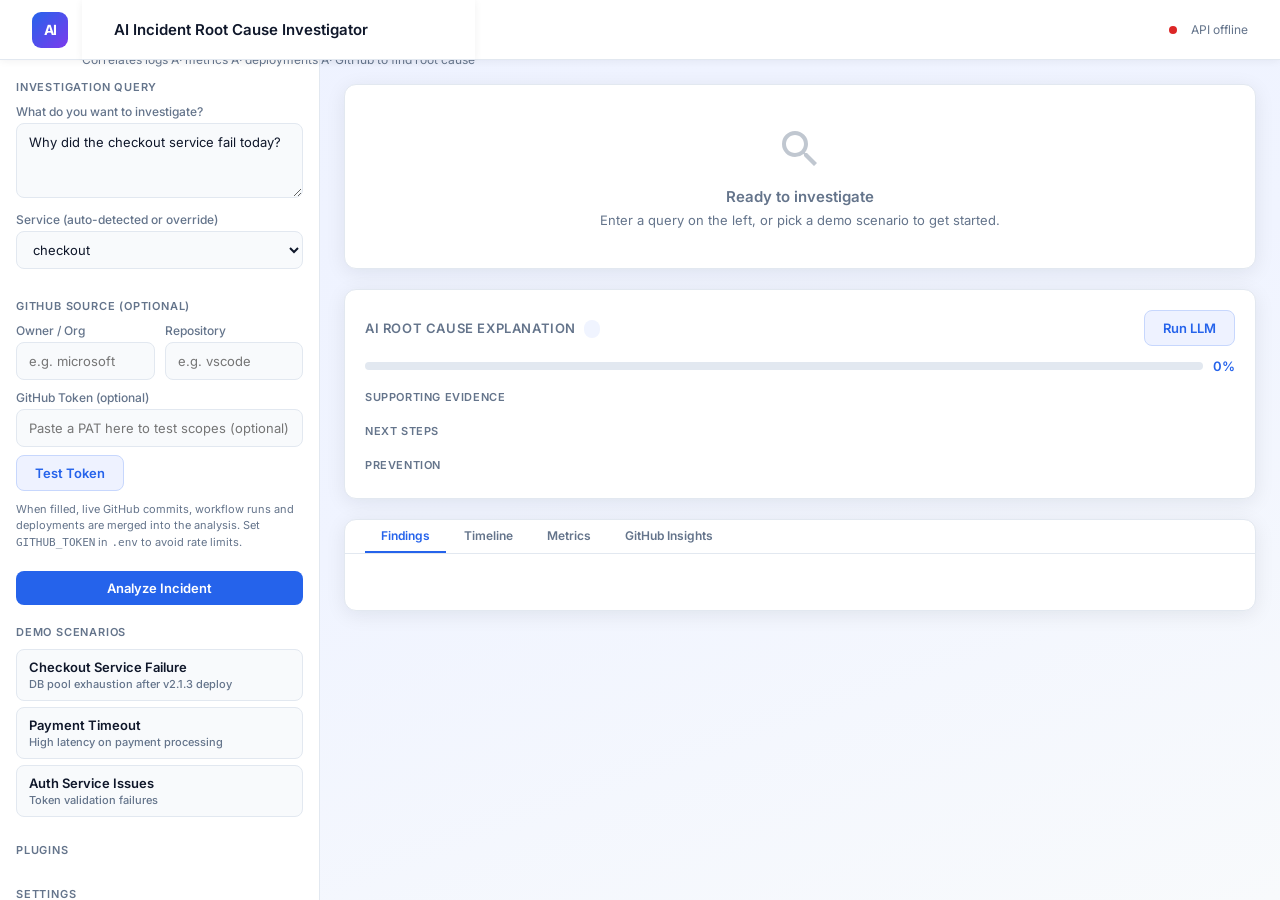
==== commit 12959c0b: "files updated" ====
--- a/web/index.html
+++ b/web/index.html
@@ -265,6 +265,14 @@
                 <input id="ghRepo" placeholder="e.g. vscode">
               </div>
             </div>
+            <div style="margin-bottom:10px">
+              <label for="ghTokenInput">GitHub Token (optional)</label>
+              <input id="ghTokenInput" placeholder="Paste a PAT here to test scopes (optional)" />
+              <div style="display:flex;gap:8px;margin-top:8px">
+                <button id="testTokenBtn" class="btn btn-ghost">Test Token</button>
+                <div id="tokenResult" style="font-size:13px;color:var(--muted);padding-top:6px"></div>
+              </div>
+            </div>
             <p style="font-size:11px;color:var(--muted);line-height:1.5">
               When filled, live GitHub commits, workflow runs and deployments are merged into the analysis.
               Set <code>GITHUB_TOKEN</code> in <code>.env</code> to avoid rate limits.
@@ -293,6 +301,22 @@
             </button>
           </div>
 
+          <!-- Plugin catalog -->
+          <div class="sidebar-section">
+            <h3>Plugins</h3>
+            <div id="pluginCatalog" style="display:flex;flex-direction:column;gap:8px"></div>
+          </div>
+
+          <!-- Settings -->
+          <div class="sidebar-section" style="margin-top:auto">
+            <h3>Settings</h3>
+            <p style="font-size:12px;color:var(--muted);margin-bottom:8px">AI analysis runs on the server if <code>OPENAI_API_KEY</code> is set in the backend environment.</p>
+            <div style="display:flex;gap:8px;align-items:center">
+              <div id="openaiStatus" style="font-size:13px;color:var(--muted)">Checking OpenAI…</div>
+            </div>
+            <p style="font-size:11px;color:var(--muted);margin-top:8px">Tip: For local testing, set <code>OPENAI_API_KEY</code> in the .env file and restart the server.</p>
+          </div>
+
         </aside>
 
         <!-- â”€â”€ Main content â”€â”€â”€â”€â”€â”€â”€â”€â”€â”€â”€â”€â”€â”€â”€â”€â”€â”€â”€â”€â”€â”€â”€â”€â”€â”€â”€â”€â”€â”€â”€â”€â”€â”€â”€â”€â”€â”€ -->
@@ -310,9 +334,11 @@
 
             <!-- â”€â”€ AI Explanation â”€â”€â”€â”€â”€â”€â”€â”€â”€â”€â”€â”€â”€â”€â”€â”€â”€â”€â”€â”€â”€â”€â”€â”€â”€â”€â”€â”€â”€â”€â”€â”€ -->
             <div class="card" id="aiCard">
-              <div class="card-title">
-                AI Root Cause Explanation
-                <span id="providerPill" class="provider-pill"></span>
+              <div style="display:flex;align-items:center;justify-content:space-between">
+                <div class="card-title" style="margin:0">AI Root Cause Explanation <span id="providerPill" class="provider-pill"></span></div>
+                <div style="display:flex;gap:8px;align-items:center">
+                  <button id="runLlmBtn" class="btn btn-ghost">Run LLM</button>
+                </div>
               </div>
               <div id="aiRootCause" class="ai-root-cause"></div>
               <div class="confidence-bar-wrap">
@@ -357,6 +383,10 @@
                 <!-- GitHub panel -->
                 <div id="panel-github" class="tab-panel">
                   <div id="githubContent"></div>
+                  <div style="margin-top:14px">
+                    <div class="card-title" style="margin-bottom:8px">Live GitHub Events</div>
+                    <div id="ghLiveEvents" style="max-height:240px;overflow:auto;border:1px solid var(--border);border-radius:8px;padding:8px;background:#fff"></div>
+                  </div>
                 </div>
 
               </div>
@@ -574,7 +604,7 @@
         github_repo:  $('ghRepo').value.trim()  || null,
       };
 
-      try {
+        try {
         const res = await fetch('/api/v1/analyze-incident', {
           method:  'POST',
           headers: { 'Content-Type': 'application/json' },
@@ -586,11 +616,31 @@
         const ev   = data.evidence    || {};
         const expl = data.explanation || {};
 
+        // store gathered data so user can run LLM analysis on it
+        window.LAST_GATHERED = data.gathered || { evidence: ev, explanation: expl, raw: data };
+
         renderAI(expl, expl.provider);
         renderFindings(ev.findings     || []);
         renderTimeline(ev.timeline     || []);
         renderMetrics(ev.metrics_summary || {});
-        renderGitHub(ev.github_insights  || {});
+
+        // fetch GitHub insights separately if owner/repo provided
+        const ghOwner = body.github_owner; const ghRepo = body.github_repo;
+        if (ghOwner && ghRepo) {
+          try {
+            const ghr = await fetch('/api/v1/github-insights', { method: 'POST', headers: { 'Content-Type': 'application/json' }, body: JSON.stringify({ github_owner: ghOwner, github_repo: ghRepo }) });
+            if (ghr.ok) {
+              const ghData = await ghr.json();
+              renderGitHub(ghData || {});
+            } else {
+              renderGitHub({});
+            }
+          } catch (e) {
+            renderGitHub({});
+          }
+        } else {
+          renderGitHub(ev.github_insights  || {});
+        }
 
         $('results').style.display = 'flex';
         // activate first tab
@@ -625,6 +675,141 @@
     }
     checkApi();
     setInterval(checkApi, 30000);
+    /* €€ Plugin catalog and OpenAI status €€ */
+    async function loadPlugins() {
+      try {
+        const res = await fetch('/plugins');
+        if (!res.ok) return;
+        const j = await res.json();
+        const list = j.available || [];
+        const el = $('pluginCatalog');
+        el.innerHTML = '';
+        list.forEach(p => {
+          const b = document.createElement('button');
+          b.className = 'chip';
+          b.innerHTML = `<div class="chip-title">${esc(p)}</div><div class="chip-sub">Connect to ${esc(p)}</div>`;
+          b.onclick = async () => {
+            // quick sample fetch to show plugin works
+            b.disabled = true; const old = b.innerHTML; b.innerHTML = '<span class="spinner"></span> Loading';
+            try {
+              const r = await fetch('/plugins/fetch', { method: 'POST', headers: { 'Content-Type': 'application/json' }, body: JSON.stringify({ plugin: p, params: {} }) });
+              if (r.ok) {
+                const d = await r.json();
+                alert(`Plugin ${p} responded: ` + (d && d.data ? JSON.stringify(Object.keys(d.data).slice(0,6)) : JSON.stringify(d)));
+              } else {
+                const t = await r.text(); alert('Plugin fetch failed: ' + t);
+              }
+            } catch (e) { alert('Error: ' + e.message); }
+            b.disabled = false; b.innerHTML = old;
+          };
+          el.appendChild(b);
+        });
+      } catch (e) { /* ignore */ }
+    }
+
+    async function checkOpenAIStatus() {
+      try {
+        const r = await fetch('/api/v1/openai-status');
+        if (!r.ok) return; const j = await r.json();
+        $('openaiStatus').textContent = j.available ? `Server LLM: ${esc(j.model || 'available')}` : 'Server LLM: not configured';
+      } catch (e) { $('openaiStatus').textContent = 'OpenAI: error'; }
+    }
+
+    loadPlugins();
+    checkOpenAIStatus();
+
+
+    /* â”€â”€ GitHub Token test + SSE wiring â”€â”€â”€â”€â”€â”€â”€â”€â”€ */
+    async function testToken() {
+      const btn = $('testTokenBtn');
+      const out = $('tokenResult');
+      btn.disabled = true; btn.textContent = 'Testingâ€¦'; out.textContent = '';
+      const token = $('ghTokenInput').value.trim();
+      try {
+        const res = await fetch('/plugins/github/test-token', { method: 'POST', headers: { 'Content-Type': 'application/json' }, body: JSON.stringify({ token: token || null }) });
+        if (!res.ok) {
+          const t = await res.text();
+          out.textContent = 'Error: ' + t;
+        } else {
+          const j = await res.json();
+          if (j.ok) {
+            out.innerHTML = `Logged in as <strong>${esc(j.login||'')}</strong>. Scopes: <em>${(j.scopes||[]).map(s=>esc(s)).join(', ')}</em>`;
+          } else {
+            out.innerHTML = `Token invalid (status ${j.status_code}). Scopes: <em>${(j.scopes||[]).map(s=>esc(s)).join(', ')}</em>`;
+          }
+        }
+      } catch (e) {
+        out.textContent = 'Error: ' + e.message;
+      } finally {
+        btn.disabled = false; btn.textContent = 'Test Token';
+      }
+    }
+
+    function renderLiveEvent(evt) {
+      const el = $('ghLiveEvents');
+      const d = document.createElement('div');
+      d.style.borderBottom = '1px solid var(--border)';
+      d.style.padding = '8px';
+      const t = evt.payload && evt.payload.repository ? evt.payload.repository.full_name : (evt.payload && evt.payload.repo ? evt.payload.repo : 'repo');
+      const ts = evt.received_at || new Date().toISOString();
+      d.innerHTML = `<div style="font-size:12px;font-weight:600">${esc(evt.event || 'event')} <span style="font-weight:400;color:var(--muted);font-size:11px">${esc(t)}</span></div><div style="font-size:13px;color:var(--muted);margin-top:6px">${esc(JSON.stringify(evt.payload).slice(0,300))}${(JSON.stringify(evt.payload).length>300? '...':'')}</div><div style="font-size:11px;color:var(--muted);margin-top:6px">${fmtTs(ts)}</div>`;
+      el.prepend(d);
+      // keep list reasonable
+      while (el.children.length > 100) el.removeChild(el.lastChild);
+    }
+
+    async function seedLiveEvents() {
+      try {
+        const r = await fetch('/plugins/github/live');
+        if (!r.ok) return;
+        const j = await r.json();
+        (j.events || []).forEach(e => renderLiveEvent(e));
+      } catch (e) { /* ignore */ }
+    }
+
+    function initSSE() {
+      // seed backlog
+      seedLiveEvents();
+      try {
+        const es = new EventSource('/sse/github');
+        es.onmessage = (m) => {
+          try { const d = JSON.parse(m.data); renderLiveEvent(d); } catch (e) { console.log('sse parse', e); }
+        };
+        es.onerror = (e) => { console.log('sse error', e); es.close(); setTimeout(initSSE, 3000); };
+      } catch (e) {
+        console.log('sse init failed', e);
+      }
+    }
+
+    // wire UI buttons
+    $('testTokenBtn').addEventListener('click', testToken);
+    $('runLlmBtn').addEventListener('click', runLLM);
+    // start SSE for live events
+    initSSE();
+
+    async function runLLM() {
+      const btn = $('runLlmBtn');
+      btn.disabled = true; btn.textContent = 'Running LLMâ€¦';
+      try {
+        const query = $('query').value.trim();
+        const gathered = window.LAST_GATHERED || {};
+        const res = await fetch('/api/v1/openai-analyze', { method: 'POST', headers: { 'Content-Type': 'application/json' }, body: JSON.stringify({ query, gathered }) });
+        if (!res.ok) {
+          const t = await res.text();
+          alert('LLM error: ' + t);
+          return;
+        }
+        const j = await res.json();
+        const analysis = j.analysis || j;
+        // display analysis in AI card
+        $('aiRootCause').textContent = analysis;
+        $('providerPill').textContent = 'OpenAI';
+      } catch (e) {
+        alert('LLM call failed: ' + e.message);
+      } finally {
+        btn.disabled = false; btn.textContent = 'Run LLM';
+      }
+    }
     </script>
   </body>
 </html>
